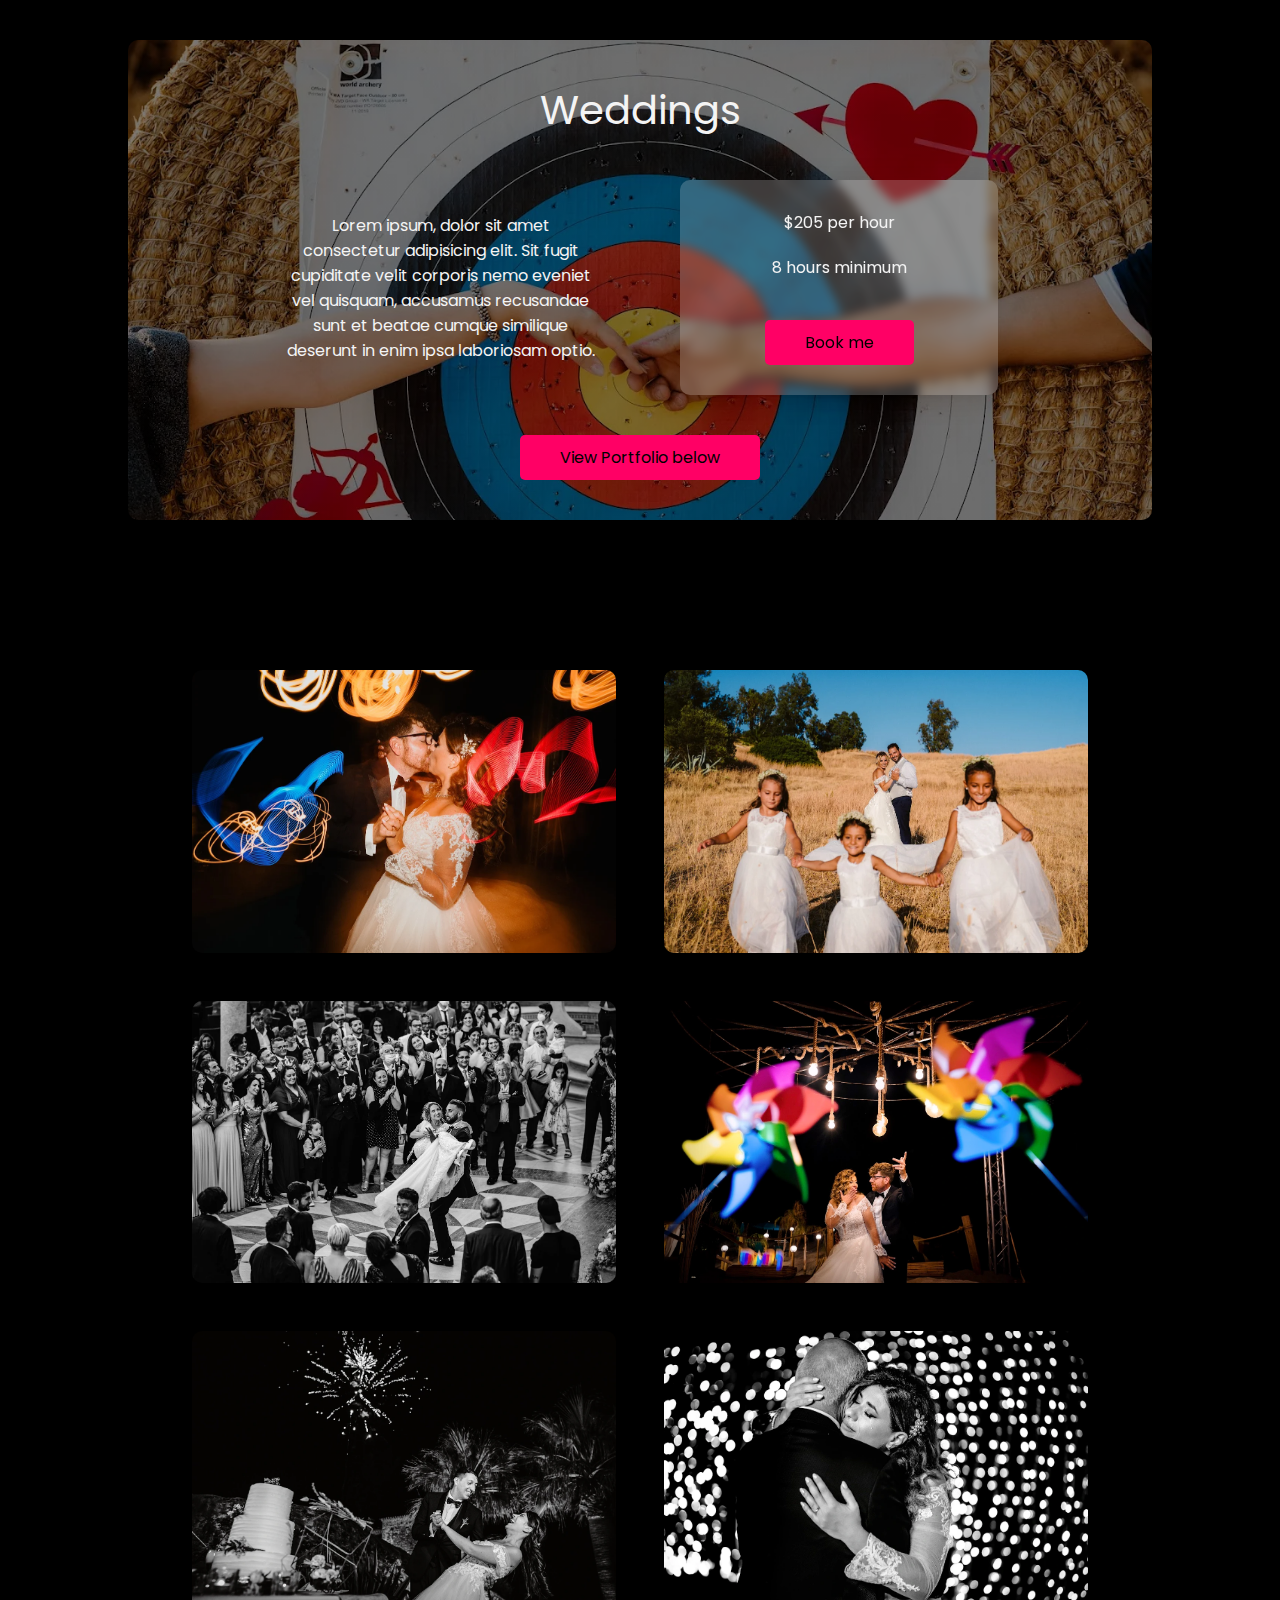
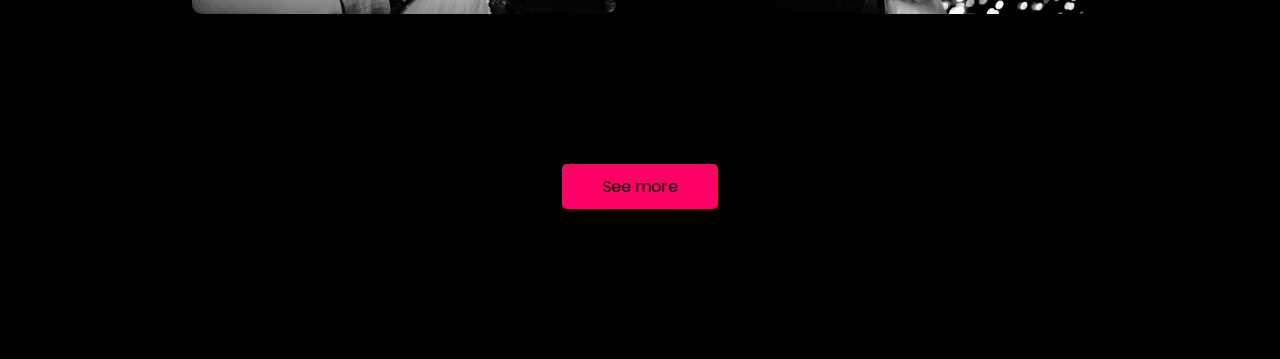
==== couples.html @ bd48b7fc "couple work" ====
<!DOCTYPE html>
<html lang="en">
<head>
    <meta charset="UTF-8">
    <meta http-equiv="X-UA-Compatible" content="IE=edge">
    <meta name="viewport" content="width=device-width, initial-scale=1.0">
    <link rel="stylesheet" href="couples.css">
    <title>Document</title>
</head>
<body>
    <div class="hero">
        <p>Weddings</p>
        <div class="grid">
            <p>Lorem ipsum, dolor sit amet consectetur adipisicing elit. Sit fugit cupiditate velit corporis nemo eveniet vel quisquam, accusamus recusandae sunt et beatae cumque similique deserunt in enim ipsa laboriosam optio.</p>
            <div class="price">
                <p>$205 per hour </p>
                <p class="middle">8 hours minimum</p>
                <a href="">Book me</a>
            </div>
        </div>
        <a href="#portfolio">View Portfolio below</a>
    </div>

    <div class="portfolio" id="portfolio">
        <img src="./images/weddings/wedding4.webp" alt="">
        <img src="./images/weddings/wedding3.webp" alt="">
        <img src="./images/weddings/wedding2.webp" alt="">
        <img src="./images/weddings/wedding1.webp" alt="">
        <img src="./images/carousels/carousel1.webp" alt="">
        <img src="./images/carousels/carousel10.webp" alt="">

    </div>
    <div class="more">    
        <a  href="https://mywed.com/en/photographer/antoniogargano/?portfolio=wedding" target="blank">See more</a>
    </div>
</body>
</html>
---- couples.css ----
@import url('https://fonts.googleapis.com/css2?family=Poppins&display=swap');
:root{
    --background:#000000;
    --color-header:#f4f4f4;
    --color-text:#c3c3c3;
    --standout-color:#ff0065;
    --dark:#080808;
}
*{
    margin: 0;
    padding: 0;
    box-sizing: border-box;
    font-family: 'Poppins', sans-serif;
    color: var(--color-text);
    scroll-behavior: smooth;
}
body{
    background:var(--background);
}
.hero{
    background: linear-gradient(rgba(0,0,0,0.5),rgba(0,0,0,0.5)), url("./images/couples/couples1.webp");
    background-position: top;
    background-size: cover;
    width: 80%;
    margin: 40px auto;
    border-radius: 10px;
    text-align: center;
}
.hero p{
    color: var(--color-header);

}
.hero a{
    background-color: var(--standout-color);
    padding: 10px 40px;
    text-decoration: none;
    color: var(--background);
    border-radius: 5px;
    display: inline-block;
}
.hero >a{
    margin-bottom: 40px;

}
.hero a:hover{
    background-color: var(--color-header);
    color: var(--standout-color);
}
.hero >p{
    font-size: 40px;
    padding: 40px 0;
}
.hero .grid{
    display: grid;
    grid-template-columns: repeat(2,1fr);
    grid-gap: 5rem;
    margin: auto;
    width: 70%;
    align-items: center;
    margin-bottom: 40px;

}
.hero .grid div{
    padding: 30px 0;
    border-radius: 10px;
    background: rgba(255, 255, 255, 0.2);
    box-shadow: 0 4px 30px rgba(0, 0, 0, 0.1);
    backdrop-filter: blur(5px);
    -webkit-backdrop-filter: blur(5px);
}
.middle{
    margin-top: 20px;
    margin-bottom: 40px;
}


.portfolio{
    margin: 150px auto 0 auto;
    width: 70%;
    display: grid;
    grid-template-columns: repeat(2,1fr);
    grid-gap: 3rem;
}
.portfolio img{
    width: 100%;
    border-radius: 10px;
}
.more{
    text-align: center;
    margin: 150px auto;
}
.more a{
    background-color: var(--standout-color);
    padding: 10px 40px;
    text-decoration: none;
    color: var(--background);
    border-radius: 5px;
    display: inline-block;

}
.more a:hover{
    background-color: var(--color-header);
    color: var(--standout-color);
}

/* media queries*/
@media screen and (max-width:951px) {
    .hero .grid{
        width: 90%;
    }
}

@media screen and (max-width:901px) {
.hero, .portfolio{
    width: 90%;
}
}
@media screen and (max-width:651px) {
    .hero .grid{
        grid-template-columns: 1fr;
        width: 70%;
    }
    .portfolio{
        grid-template-columns: 1fr; 
    }
}
@media screen and (max-width:501px) {
    .hero .grid{
        width: 90%;
    }
}
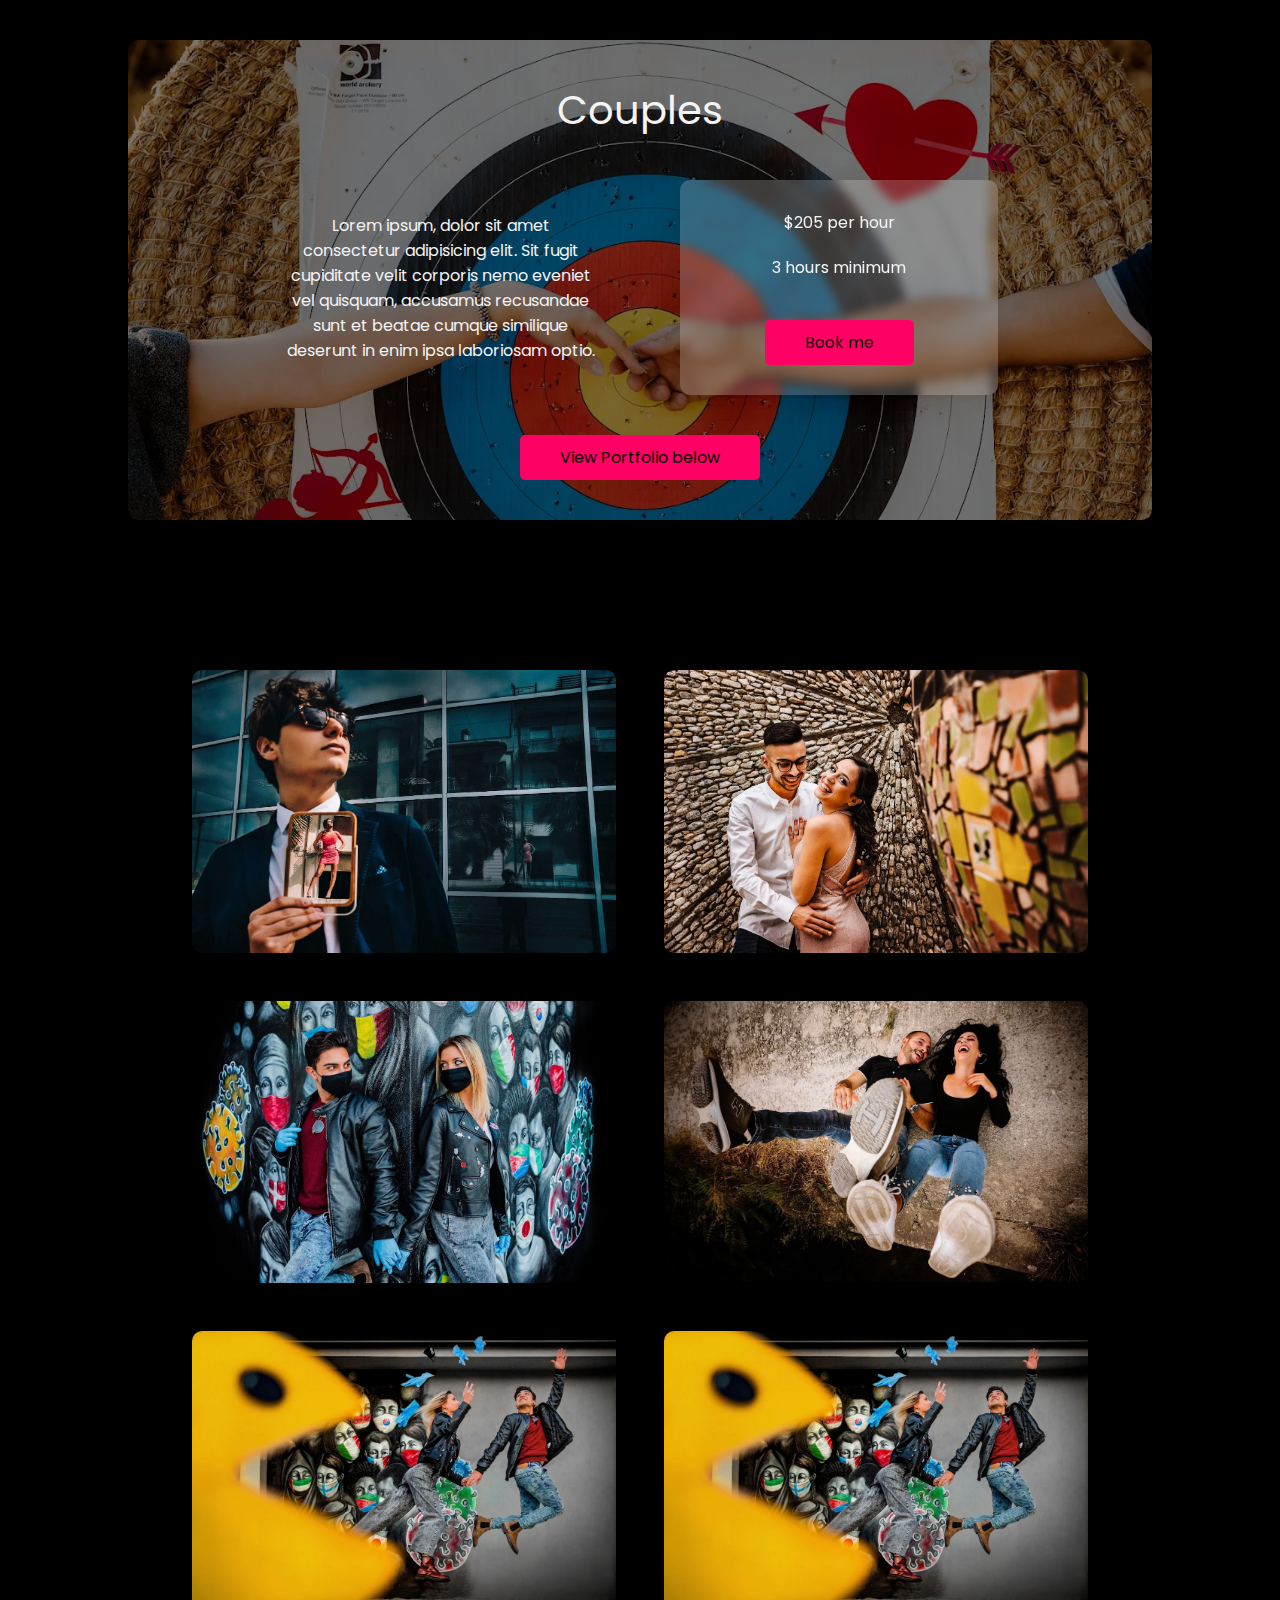
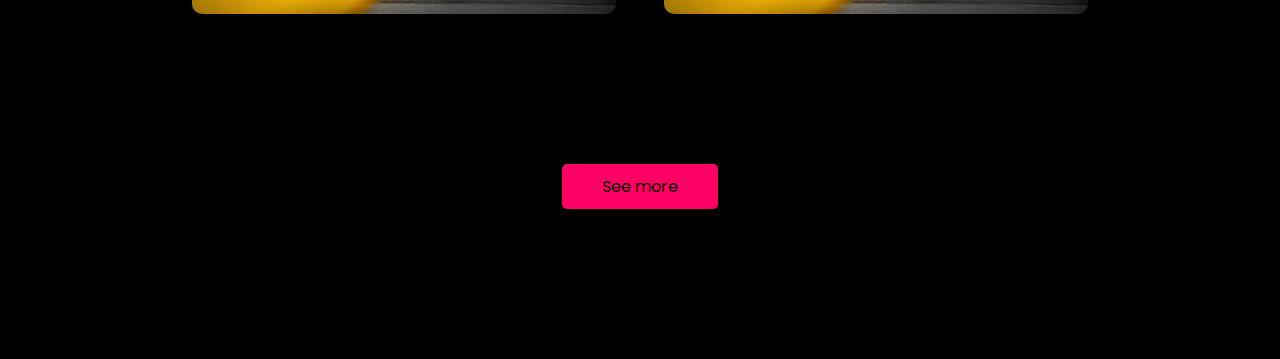
==== commit 2a32f73a: "neat" ====
--- a/couples.html
+++ b/couples.html
@@ -9,12 +9,12 @@
 </head>
 <body>
     <div class="hero">
-        <p>Weddings</p>
+        <p>Couples</p>
         <div class="grid">
             <p>Lorem ipsum, dolor sit amet consectetur adipisicing elit. Sit fugit cupiditate velit corporis nemo eveniet vel quisquam, accusamus recusandae sunt et beatae cumque similique deserunt in enim ipsa laboriosam optio.</p>
             <div class="price">
                 <p>$205 per hour </p>
-                <p class="middle">8 hours minimum</p>
+                <p class="middle">3 hours minimum</p>
                 <a href="">Book me</a>
             </div>
         </div>
@@ -22,12 +22,12 @@
     </div>
 
     <div class="portfolio" id="portfolio">
-        <img src="./images/weddings/wedding4.webp" alt="">
-        <img src="./images/weddings/wedding3.webp" alt="">
-        <img src="./images/weddings/wedding2.webp" alt="">
-        <img src="./images/weddings/wedding1.webp" alt="">
-        <img src="./images/carousels/carousel1.webp" alt="">
-        <img src="./images/carousels/carousel10.webp" alt="">
+        <img src="./images/couples/couples2.webp" alt="">
+        <img src="./images/couples/couples3.webp" alt="">
+        <img src="./images/couples/couples4.webp" alt="">
+        <img src="./images/couples/couples5.webp" alt="">
+        <img src="./images/couples/couples1.webp" alt="">
+        <img src="./images/couples/couples1.webp" alt="">
 
     </div>
     <div class="more">    
--- a/couples.css
+++ b/couples.css
@@ -18,7 +18,7 @@
     background:var(--background);
 }
 .hero{
-    background: linear-gradient(rgba(0,0,0,0.5),rgba(0,0,0,0.5)), url("./images/couples/couples1.webp");
+    background: linear-gradient(rgba(0,0,0,0.5),rgba(0,0,0,0.5)), url("./images/couples/couples-banner.webp");
     background-position: top;
     background-size: cover;
     width: 80%;
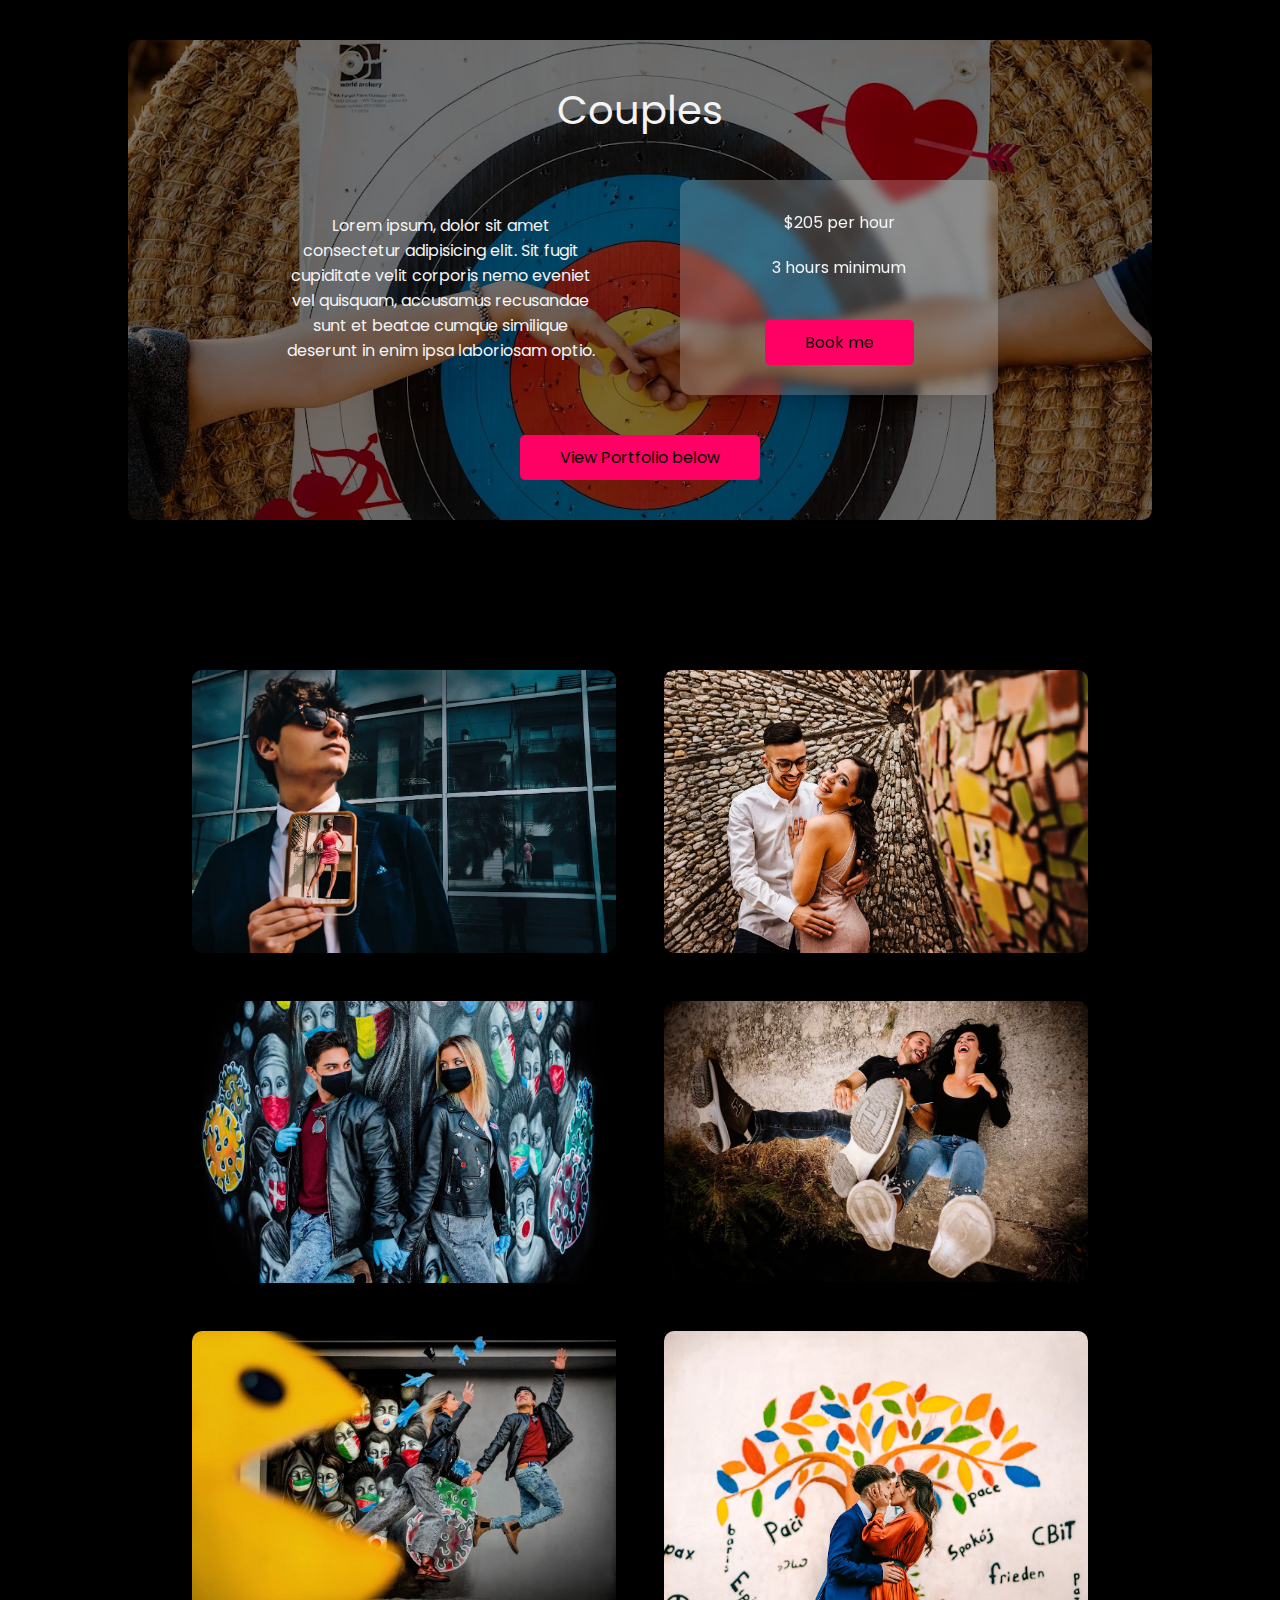
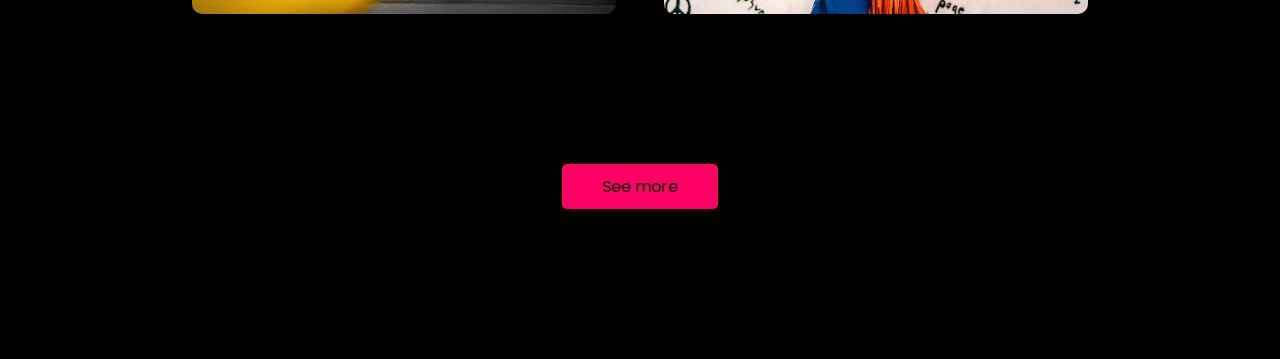
==== commit b0ac5c6d: "neat" ====
--- a/couples.html
+++ b/couples.html
@@ -27,11 +27,11 @@
         <img src="./images/couples/couples4.webp" alt="">
         <img src="./images/couples/couples5.webp" alt="">
         <img src="./images/couples/couples1.webp" alt="">
-        <img src="./images/couples/couples1.webp" alt="">
+        <img src="./images/couples.webp" alt="">
 
     </div>
     <div class="more">    
-        <a  href="https://mywed.com/en/photographer/antoniogargano/?portfolio=wedding" target="blank">See more</a>
+        <a  href="https://mywed.com/en/photographer/antoniogargano/?portfolio=engagement" target="blank">See more</a>
     </div>
 </body>
 </html>